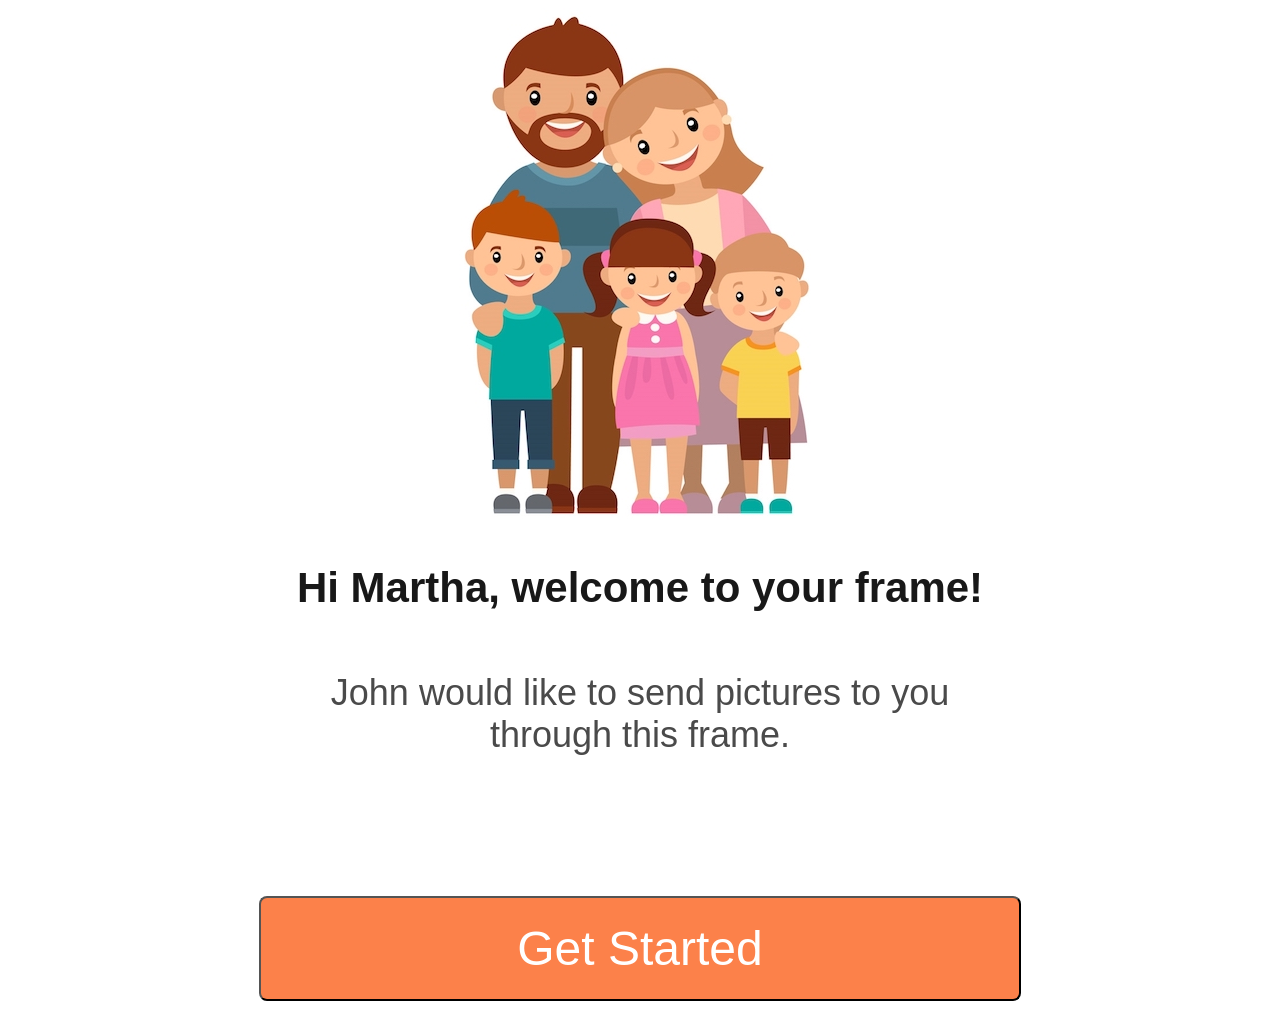
==== index.html @ 1c1b78ad "New screens" ====
<!DOCTYPE html>
<html lang="en" dir="ltr">
  <head>
    <meta charset="utf-8">
    <title></title>
    <link rel="stylesheet" href="static/css/style.css" />
  </head>
  <body>
    <div>
      <img src="static/img/family.jpg" alt="Happy family"></img>
      <h1>Hi Martha, welcome to your frame!</h1>
      <h2 style="margin-top: 60px; margin-bottom:140px;">John would like to send pictures to you <br/> through this frame.</h2>
      <a href="Notifscreen.html">
        <button class="primary_button" type="button" name="button">Get Started</button>
      </a>
    </div>
  </body>
</html>
---- static/css/style.css ----
body, h1, h2, h3, h4, h5 ,h6 {
  font-family: Arial, Helvetica, sans-serif;
  text-align: center;
}

#display {
  position: relative;
}

.caption {
  padding: 50px 75px;
  width: 100%;
  background-color: white;
  position: absolute;
  bottom: 0;
  left: 0;
}

#overlay {
  display: none;
  border-radius: 6px;
  width: 700px;
  height: 600px;
  background-color: white;
  position: absolute;
  top: 50%;
  left: 25%;
}

.name {
  margin-top: 50px;
  font-size: 36px;
  font-weight: bold;
  color: #6F6F6F;
}

.number {
  margin-bottom: 50px;
  font-size: 36px;
  font-weight: normal;
  color: #6F6F6F;
}

.message {
  font-size: 36px;
  color: #6F6F6F;
  text-align: left;
  margin-left: 75px;
}

.mycontainer {
  position: relative;
}

.mycontainer img {
  width: 100%;
}

.mycontainer button {
  position: absolute;
  top: 75px;
  left: 75px;
}

.container {
  margin-top: 50px;
}

.time {
  font-size: 26px;
  color: #6F6F6F;
}
.user p {
  font-size: 36px;
  font-weight: bold;
  text-align: left;
}
.secondary_button {
  background-color: #FFFFFF;
  border-radius: 8px;
  border-width: 2px;
  border-color: #FC814A;
  color: #FC814A;
  font-size: 36px;
  padding: 22px;
  text-align: center;
  box-shadow: 0px, 2px, 4px, 0px, #000000;
}
.primary_button{
  background-color: #FC814A;
  border-radius: 8px;
  color: white;
  font-size: 48px;
  padding: 23px 256px;
  text-align: center;
}

/* .primary_small_button{
  line-height: 45px;
  width: 440px;
  margin-top: 50px;
  text-align: center;
  height: 90px;
  background-color: #FC814A;
  border-radius: 8px;
  color: white;
  font-size: 42px;
  padding: 23px;
} */

h1 {
  color: #181818;
  font-size: 42px;
  font-weight: bold;
}

h2 {
  color: #4A4A4A;
  font-size: 36px;
  font-weight: normal;
}

#cta_buttons {
  display: none;
}

.reply_input {
  margin-left: 15px;
  margin-top: 45px;
  padding-left: 30px;
  padding-top: 30px;
  line-height: 30px;
	height: 219px;
	width: 90%;
	border: 1px solid #979797;
	border-radius: 8px;
  font-size: 26px;
  font-weight: normal;
}

.reply {
  display: none;
}

.multiple_replies {
  display: none;
}

.gallerytext {
  color: #4A4A4A;
  font-family: Helvetica;
  font-size: 24px;
  line-height: 29px;
  text-align: center;
  vertical-align: middle;
}

.person{
  position: relative;
  float: left;
  padding-left: 34px;
}

.gallerysearch {
  color: #4A4A4A;
  font-family: Helvetica;
  font-size: 28px;
  line-height: 38px;
  text-align: left;
  padding-left: 34px;
  padding-top:25px;
}

.line{
  border: 1px solid #979797;  opacity: 0.2;
}

.primary_button_small{
  margin-top: 50px;
  background-color: #FC814A;
  border-radius: 8px;
  color: white;
  font-size: 30px;
  padding: 23px 40px;
  text-align: center;
  height: 85px;
  width: 43%;
  box-shadow: 0px, 2px, 4px, 0px, #000000;
  margin-left:56px;
}

.secondary_button_small {
  background-color: #FFFFFF;
  border-radius: 8px;
  border-width: 2px;
  border-color: #FC814A;
  color: #FC814A;
  font-size: 30px;
  padding: 23px 40px;
  text-align: center;
  height: 85px;
  width: 43%;
  box-shadow: 0px, 2px, 4px, 0px, #000000;
  margin-left:10px;
}

.photolayout{
  padding:0;
  margin-left: -10px;
  margin-right: -10px;
}

.picadjust{
  margin: 5px -5px;
}

.selected{
  color: #FC814A;
  font-weight: bold;
}

.title {
  color: #4A4A4A;
  font-size: 36px;
  font-weight: bold;
  line-height: 43px;
  text-align: center;
  margin-top: 25px;
}

.heading {
  margin-top: 60px;
  padding-left: 50px;
  text-align: left;
  color: #4A4A4A;
  font-family: Helvetica;
  font-size: 32px;
  font-weight: bold;
  letter-spacing: 1.78px;
  line-height: 38px
}

.sub-heading {
  padding-left: 50px;
  text-align: left;
  color: #4A4A4A;
  font-family: Helvetica;
  font-size: 28px;
  line-height: 34px;
}

.time-button {
  margin-top: 50px;
	height: 60px;
  width: 207px;
  border-radius: 8px;
  background-color: #FC814A;
  font-size: 28px;
  line-height: 34px;
  text-align: center;
  color: white;
  font-weight: normal;
}

.time_button_inactive {
  margin-left: 2%;
  margin-top: 50px;
	height: 60px;
  width: 207px;
  border-radius: 8px;
  border-color: #6f6f6f;
  background-color: white;
  font-size: 28px;
  line-height: 34px;
  text-align: center;
  color: #6F6F6F;
  font-weight: normal;
}

.tab-button {
  height: 105px;
  width: 45%;
  background-color: white;
  box-shadow: 0 4px 8px 3px rgba(188,188,188,0.5);
  font-size: 30px;
  line-height: 36px;
  text-align: center;
  border-bottom: 6px solid white;
  border-radius: 6px;
}

.button-active {
  color: #FC814A;
  font-weight: bold;
  border-bottom: 6px solid #FC814A;
  border-radius: 6px;
}

.edit_buttons {
  display: none;
}

#photogallery {
  opacity: 0.7;
}
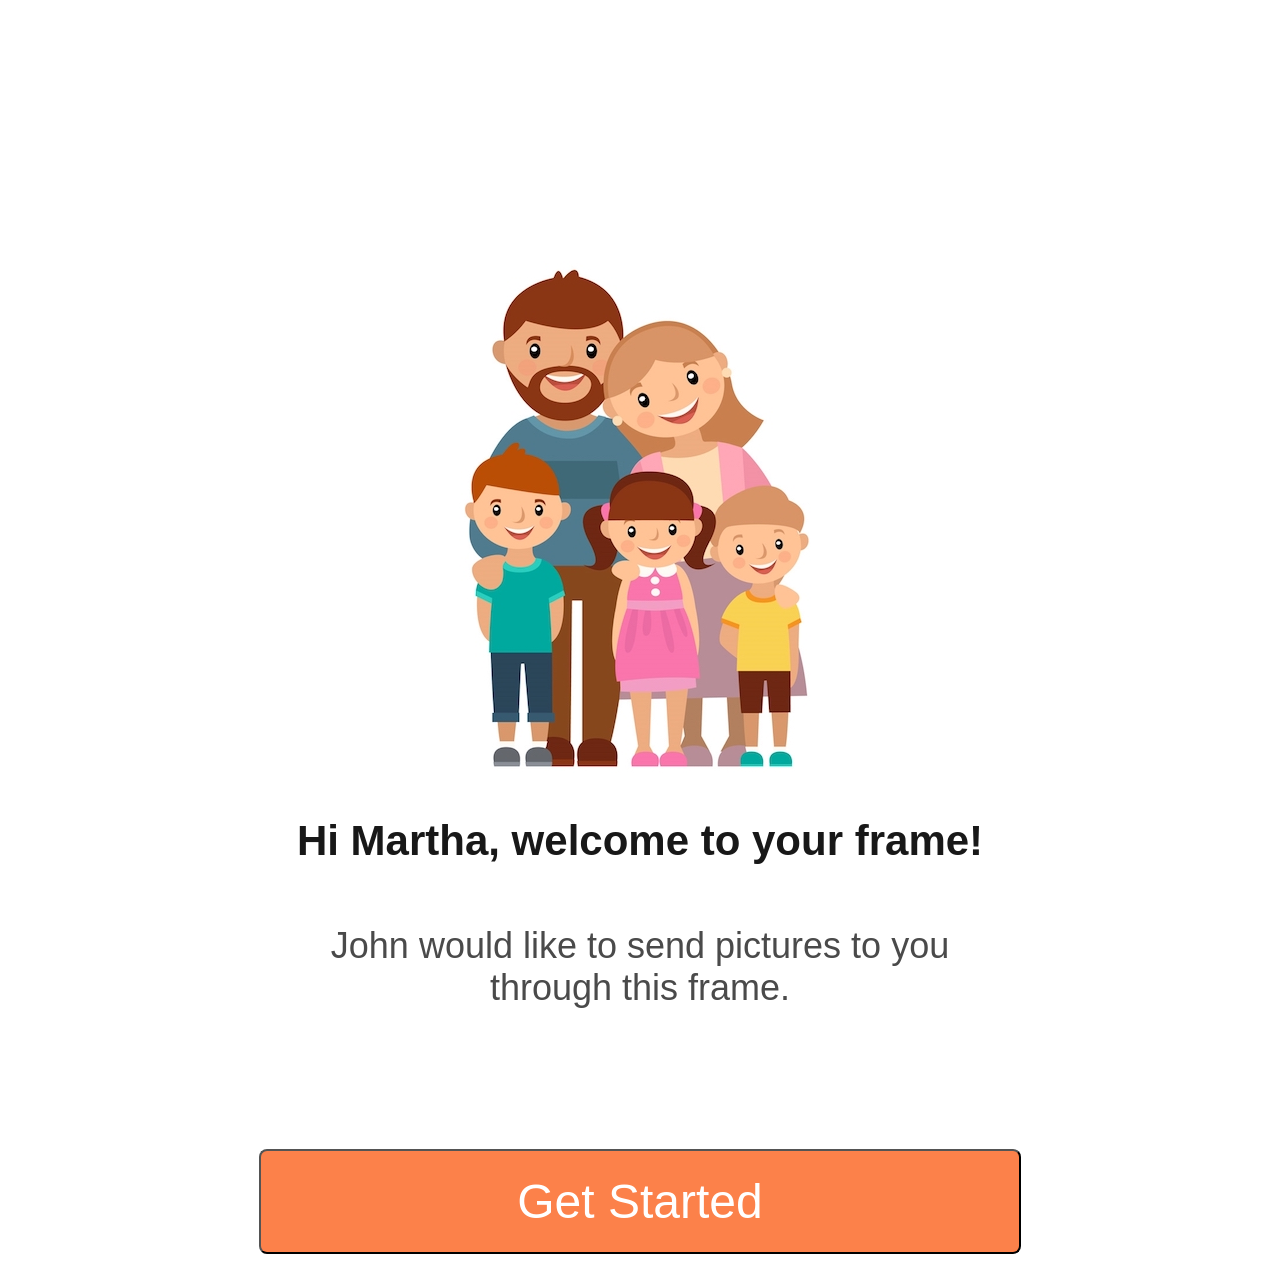
==== commit 14d92ed0: "New code" ====
--- a/index.html
+++ b/index.html
@@ -7,7 +7,7 @@
   </head>
   <body>
     <div>
-      <img src="static/img/family.jpg" alt="Happy family"></img>
+      <img src="static/img/family.jpg" alt="Happy family" style="margin-top:20%"></img>
       <h1>Hi Martha, welcome to your frame!</h1>
       <h2 style="margin-top: 60px; margin-bottom:140px;">John would like to send pictures to you <br/> through this frame.</h2>
       <a href="Notifscreen.html">
--- a/static/css/style.css
+++ b/static/css/style.css
@@ -8,11 +8,12 @@
 }
 
 .caption {
-  padding: 50px 75px;
-  width: 100%;
+  padding: 0px 75px;
+  padding-bottom: 25px;
+  width: 85%;
   background-color: white;
   position: absolute;
-  bottom: 0;
+  bottom: 20%;
   left: 0;
 }
 
@@ -23,8 +24,8 @@
   height: 600px;
   background-color: white;
   position: absolute;
-  top: 50%;
-  left: 25%;
+  top: 25%;
+  left: 15%;
 }
 
 .name {
@@ -45,11 +46,19 @@
   font-size: 36px;
   color: #6F6F6F;
   text-align: left;
-  margin-left: 75px;
+  margin-left: 50px;
 }
 
 .mycontainer {
   position: relative;
+}
+
+.info_overlay {
+  position: absolute;
+  z-index: 1;
+  top: 60%;
+  left: 50%;
+  width: initial !important;
 }
 
 .mycontainer img {
@@ -186,7 +195,7 @@
   height: 85px;
   width: 43%;
   box-shadow: 0px, 2px, 4px, 0px, #000000;
-  margin-left:56px;
+  /* margin-left:56px; */
 }
 
 .secondary_button_small {
@@ -303,3 +312,11 @@
 #photogallery {
   opacity: 0.7;
 }
+
+.fixed_bottom {
+  position: fixed;
+  bottom: 0;
+  width: 100%;
+  background-color: white;
+  padding-bottom: 5%;
+}
